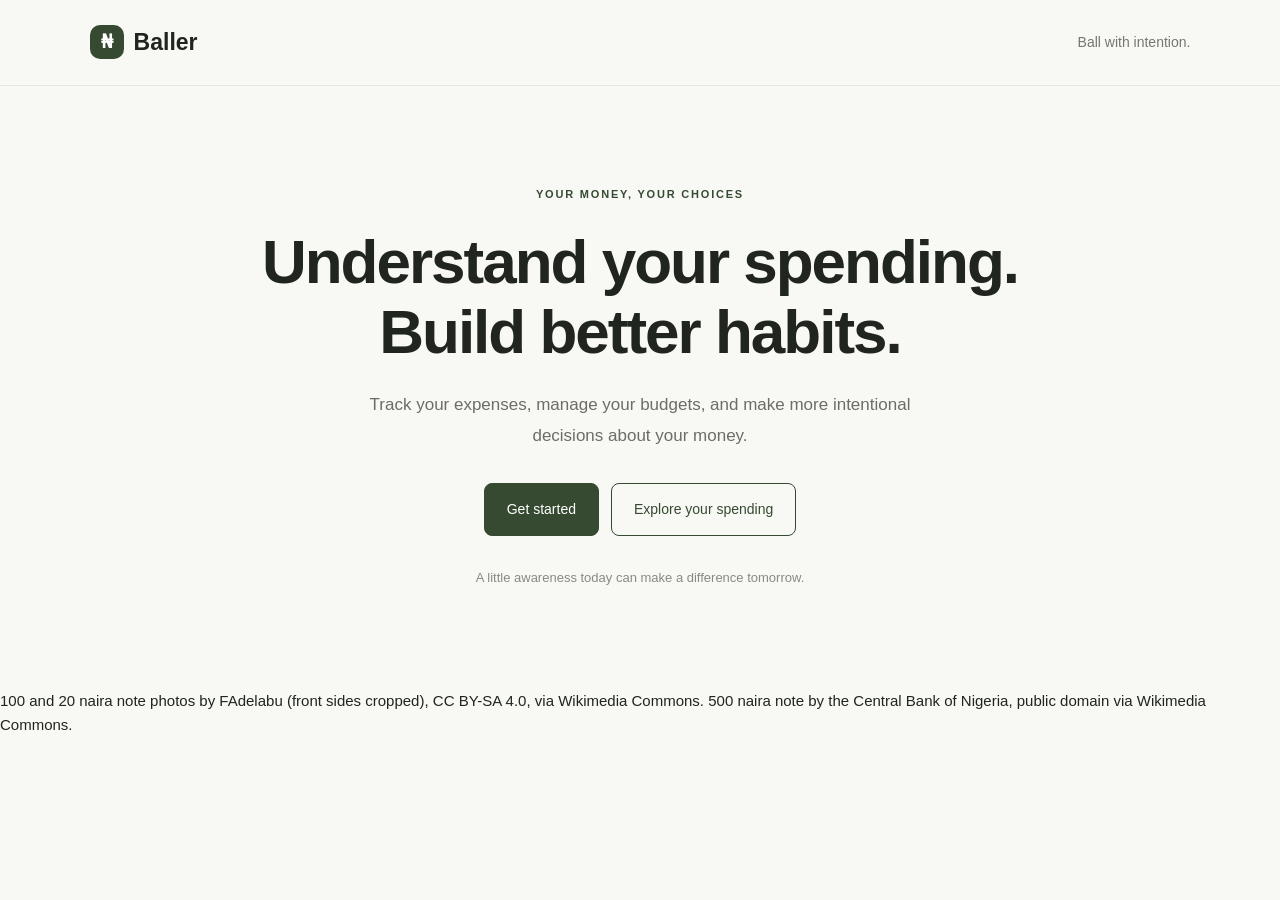
==== templates/index.html @ a27f2899 "Initial commit" ====
<!DOCTYPE html>
<html lang="en">
<head>
    <meta charset="UTF-8">
    <meta name="viewport" content="width=device-width, initial-scale=1.0">
    <title>Baller | Ball With Sense</title>
    <link rel="stylesheet" href="/static/style.css">
</head>
<body>
<div class="intro-animation" aria-hidden="true">
    <div class="intro-brand">
        <span class="brand-icon">₦</span>
        <span>Baller</span>
    </div>

    <div class="money-note note-one"><img src="https://upload.wikimedia.org/wikipedia/commons/b/ba/Azikiwe_500_Naira_note.jpg" alt=""></div>
    <div class="money-note note-two note-hundred"><img src="https://upload.wikimedia.org/wikipedia/commons/6/64/Nigerian_naira_note.jpg" alt=""></div>
    <div class="money-note note-three note-twenty"><img src="https://upload.wikimedia.org/wikipedia/commons/6/6e/Nigerian_naira_note_%2880773%29.jpg" alt=""></div>
    <div class="money-note note-four"><img src="https://upload.wikimedia.org/wikipedia/commons/b/ba/Azikiwe_500_Naira_note.jpg" alt=""></div>
    <div class="money-note note-five note-hundred"><img src="https://upload.wikimedia.org/wikipedia/commons/6/64/Nigerian_naira_note.jpg" alt=""></div>
    <div class="money-note note-six note-twenty"><img src="https://upload.wikimedia.org/wikipedia/commons/6/6e/Nigerian_naira_note_%2880773%29.jpg" alt=""></div>
    <div class="money-note note-seven"><img src="https://upload.wikimedia.org/wikipedia/commons/b/ba/Azikiwe_500_Naira_note.jpg" alt=""></div>
    <div class="money-note note-eight note-hundred"><img src="https://upload.wikimedia.org/wikipedia/commons/6/64/Nigerian_naira_note.jpg" alt=""></div>
    <div class="money-note note-nine note-twenty"><img src="https://upload.wikimedia.org/wikipedia/commons/6/6e/Nigerian_naira_note_%2880773%29.jpg" alt=""></div>
    <div class="money-note note-ten"><img src="https://upload.wikimedia.org/wikipedia/commons/b/ba/Azikiwe_500_Naira_note.jpg" alt=""></div>
    <div class="money-note note-eleven note-hundred"><img src="https://upload.wikimedia.org/wikipedia/commons/6/64/Nigerian_naira_note.jpg" alt=""></div>
    <div class="money-note note-twelve note-twenty"><img src="https://upload.wikimedia.org/wikipedia/commons/6/6e/Nigerian_naira_note_%2880773%29.jpg" alt=""></div>
</div>
    <header class="navbar">
        <a class="logo" href="/">
            <span class="brand-icon">₦</span>
            <span>Baller</span>
        </a>
        <span class="tagline">Ball with intention.</span>
    </header>

    <main class="hero">
        <p class="eyebrow">YOUR MONEY, YOUR CHOICES</p>

        <h1>Understand your spending.<br>Build better habits.</h1>

        <p class="description">
            Track your expenses, manage your budgets, and make
            more intentional decisions about your money.
        </p>

        <div class="actions">
            <a href="/register">Get started</a>
            <a href="/login" class="secondary">
                Explore your spending
            </a>
        </div>

        <p class="note">
            A little awareness today can make a difference tomorrow.
        </p>
    </main>
    <footer class="asset-credit">
        100 and 20 naira note photos by FAdelabu (front sides cropped),
        <a href="https://creativecommons.org/licenses/by-sa/4.0/" target="_blank" rel="noreferrer">CC BY-SA 4.0</a>, via
        <a href="https://commons.wikimedia.org/wiki/File:Nigerian_naira_note.jpg" target="_blank" rel="noreferrer">Wikimedia Commons</a>.
        500 naira note by the Central Bank of Nigeria, public domain via
        <a href="https://commons.wikimedia.org/wiki/File:Azikiwe_500_Naira_note.jpg" target="_blank" rel="noreferrer">Wikimedia Commons</a>.
    </footer>
</body>
</html>
---- static/style.css ----
* {
    box-sizing: border-box;
}

body {
    margin: 0;
    font-family: Arial, sans-serif;
    background: #faf9f6;
    color: #20251f;
}

.navbar {
    display: flex;
    justify-content: space-between;
    align-items: center;
    padding: 24px 7%;
    border-bottom: 1px solid #e8e6df;
}

.logo {
    color: #20251f;
    text-decoration: none;
    font-size: 23px;
    font-weight: 700;
}

.tagline {
    color: #74776f;
    font-size: 14px;
}

.hero {
    max-width: 850px;
    margin: 100px auto;
    padding: 0 24px;
    text-align: center;
}

.eyebrow {
    color: #64765a;
    font-size: 12px;
    font-weight: 700;
    letter-spacing: 2px;
}

body > .hero h1 {
    font-size: clamp(36px, 6vw, 62px);
    line-height: 1.12;
    letter-spacing: -2px;
    margin: 24px 0;
}

.description {
    max-width: 570px;
    margin: 0 auto;
    color: #6b6d66;
    font-size: 17px;
    line-height: 1.8;
}

.actions {
    display: flex;
    justify-content: center;
    gap: 12px;
    flex-wrap: wrap;
    margin-top: 32px;
}

body > .hero .actions a {
    display: inline-block;
    padding: 14px 22px;
    border: 1px solid #354a30;
    border-radius: 8px;
    background: #354a30;
    color: white;
    font-size: 14px;
    text-decoration: none;
    cursor: pointer;
}

body > .hero .actions a.secondary {
    background: transparent;
    color: #354a30;
}

.note {
    margin-top: 32px;
    color: #888a83;
    font-size: 13px;
}

@media (max-width: 480px) {
    .navbar {
        padding: 20px;
    }

    .tagline {
        font-size: 12px;
    }

    .hero {
        margin: 65px auto;
    }

    h1 {
        letter-spacing: -1px;
    }

    .actions a {
        width: 100%;
    }
}


/* =================================
   BALLER OPENING MONEY ANIMATION
================================= */

.intro-animation {
    position: fixed;
    inset: 0;
    z-index: 9999;
    display: flex;
    justify-content: center;
    align-items: center;
    overflow: hidden;
    background: #28583b;
    animation: introDisappear 0.7s ease 4.65s forwards;
}

.intro-brand {
    display: flex;
    align-items: center;
    gap: 14px;
    color: #ffffff;
    font-size: clamp(56px, 8vw, 92px);
    font-weight: 800;
    position: relative;
    z-index: 2;
    text-shadow: 0 3px 16px rgba(0, 0, 0, 0.55);
    animation: brandAppear 0.6s ease 0.35s both;
}

.intro-animation .brand-icon {
    width: 82px;
    height: 82px;
    border-radius: 18px;
    font-size: 42px;
}

.money-note {
    position: absolute;
    bottom: -22vh;
    left: var(--start);
    z-index: 1;
    width: clamp(130px, 18vw, 250px);
    aspect-ratio: 1.904;
    filter: drop-shadow(0 16px 14px rgba(9, 28, 15, 0.34));
    animation: notesFly 3.5s cubic-bezier(0.16, 0.68, 0.25, 1) var(--delay) both;
}

.money-note img {
    display: block;
    width: 100%;
    height: 100%;
    object-fit: contain;
}

.money-note.note-hundred img,
.money-note.note-twenty img {
    object-fit: cover;
    object-position: top;
}

.note-one {
    --start: 8%; --delay: 0.8s; --drift: -17vw; --spin: -240deg;
}

.note-two {
    --start: 17%; --delay: 0.92s; --drift: 13vw; --spin: 210deg;
}

.note-three {
    --start: 26%; --delay: 1.04s; --drift: -9vw; --spin: 250deg;
}

.note-four {
    --start: 35%; --delay: 1.16s; --drift: 17vw; --spin: -230deg;
}

.note-five {
    --start: 44%; --delay: 0.86s; --drift: -15vw; --spin: 220deg;
}

.note-six {
    --start: 53%; --delay: 1.28s; --drift: 11vw; --spin: -260deg;
}

.note-seven {
    --start: 62%; --delay: 0.98s; --drift: -14vw; --spin: 240deg;
}

.note-eight {
    --start: 71%; --delay: 1.38s; --drift: 16vw; --spin: -220deg;
}

.note-nine {
    --start: 80%; --delay: 1.1s; --drift: -10vw; --spin: 250deg;
}

.note-ten {
    --start: 89%; --delay: 1.22s; --drift: 14vw; --spin: -250deg;
}

.note-eleven {
    --start: 98%; --delay: 1.02s; --drift: -16vw; --spin: 230deg;
}

.note-twelve {
    --start: 107%; --delay: 1.32s; --drift: 10vw; --spin: -240deg;
}

@keyframes notesFly {
    0% {
        transform: translate(-50%, 0) rotate(0deg) scale(0.55);
        opacity: 0;
    }

    12% {
        opacity: 1;
    }

    55% {
        transform: translate(calc(var(--drift) * 0.55), -58vh) rotate(calc(var(--spin) * 0.55)) scale(1.08);
    }

    100% {
        transform: translate(var(--drift), -128vh) rotate(var(--spin)) scale(0.9);
        opacity: 0.92;
    }
}

@keyframes brandAppear {
    from {
        opacity: 0;
        transform: scale(0.7);
    }

    to {
        opacity: 1;
        transform: scale(1);
    }
}

@keyframes introDisappear {
    to {
        opacity: 0;
        visibility: hidden;
        pointer-events: none;
    }
}

body > .navbar,
body > .hero {
    animation: landingReveal 0.8s ease 5s both;
}

@keyframes landingReveal {
    from {
        opacity: 0;
    }

    to {
        opacity: 1;
    }
}

/* =================================
   BALLER FOOTBALL + MONEY LOGO
================================= */

.logo {
    display: inline-flex;
    align-items: center;
    gap: 10px;
}

.logo-icons {
    position: relative;
    display: inline-flex;
    align-items: center;
    justify-content: center;
    width: 43px;
    height: 43px;
    flex-shrink: 0;
    border-radius: 50%;
    background: #354a30;
}

.logo-ball {
    font-size: 23px;
    line-height: 1;
}

.logo-money {
    position: absolute;
    right: -5px;
    bottom: -3px;
    width: 22px;
    height: 22px;
    display: flex;
    justify-content: center;
    align-items: center;
    border: 2px solid #faf9f6;
    border-radius: 50%;
    background: #dce8c9;
    color: #354a30;
    font-size: 13px;
    font-weight: 800;
}

/* Smaller screens */

@media (max-width: 480px) {
    .money-note {
        width: clamp(100px, 31vw, 145px);
    }

    .logo-icons {
        width: 38px;
        height: 38px;
    }

    .intro-animation .brand-icon {
        width: 62px;
        height: 62px;
        border-radius: 15px;
        font-size: 32px;
    }

    .asset-credit {
        padding: 0 18px 18px;
        font-size: 10px;
    }
}

/* Respect reduced-motion preferences */

@media (prefers-reduced-motion: reduce) {
    .intro-animation {
        animation-duration: 0.01ms;
        animation-delay: 0ms;
    }

    .money-note {
        animation-duration: 0.01ms;
        animation-delay: 0ms;
    }

    body > .navbar,
    body > .hero {
        animation-delay: 0ms;
        animation-duration: 0.01ms;
    }
}



/* ========================================
   1. GLOBAL STYLES
======================================== */

:root {
    --background: #f8f8f5;
    --surface: #ffffff;
    --text: #20251f;
    --muted: #777c73;
    --primary: #354a30;
    --primary-light: #e9eee5;
    --border: #e7e8e1;
    --amber: #d69a24;
    --red: #c53d3d;
    --radius: 14px;
    --shadow: 0 5px 22px rgba(30, 40, 25, 0.04);
}

* {
    box-sizing: border-box;
}

body {
    margin: 0;
    background: var(--background);
    color: var(--text);
    font-family: Arial, Helvetica, sans-serif;
    font-size: 15px;
    line-height: 1.6;
}

a {
    color: inherit;
    text-decoration: none;
}

button,
input,
select {
    font: inherit;
}

button,
a,
input,
select {
    -webkit-tap-highlight-color: transparent;
}

button {
    cursor: pointer;
}

h1,
h2,
h3,
p {
    margin-top: 0;
}

h1 {
    font-size: clamp(28px, 4vw, 38px);
    line-height: 1.2;
    letter-spacing: -1.1px;
    margin-bottom: 10px;
}

h2 {
    font-size: 19px;
    line-height: 1.4;
    margin-bottom: 5px;
}

h3 {
    font-size: 15px;
    margin-bottom: 5px;
}

[hidden] {
    display: none !important;
}

.muted {
    color: var(--muted);
    margin-bottom: 0;
}

.eyebrow {
    color: var(--primary);
    font-size: 11px;
    font-weight: 700;
    letter-spacing: 1.8px;
    margin-bottom: 10px;
}

.optional,
small {
    color: var(--muted);
    font-size: 12px;
}

/* ========================================
   2. NAVIGATION
======================================== */

.topbar {
    min-height: 76px;
    display: flex;
    align-items: center;
    justify-content: space-between;
    gap: 24px;
    padding: 16px 6%;
    background: var(--surface);
    border-bottom: 1px solid var(--border);
}

.brand,
.auth-brand {
    display: inline-flex;
    align-items: center;
    gap: 10px;
    font-size: 21px;
    font-weight: 700;
    white-space: nowrap;
}

.brand-icon {
    display: inline-flex;
    align-items: center;
    justify-content: center;
    width: 34px;
    height: 34px;
    border-radius: 10px;
    background: var(--primary);
    color: white;
    font-size: 19px;
}

.main-nav {
    display: flex;
    align-items: center;
    justify-content: center;
    gap: 8px;
}

.main-nav a {
    padding: 9px 13px;
    border-radius: 8px;
    color: var(--muted);
    font-size: 13px;
    transition: background 0.2s, color 0.2s;
}

.main-nav a:hover,
.main-nav a.active {
    background: var(--primary-light);
    color: var(--primary);
}

.nav-add {
    display: inline-flex;
    align-items: center;
    justify-content: center;
    padding: 11px 16px;
    border-radius: 9px;
    background: var(--primary);
    color: white;
    font-size: 13px;
    font-weight: 600;
    white-space: nowrap;
}

.nav-add:hover,
.btn-primary:hover {
    background: #263824;
}

/* ========================================
   3. MAIN LAYOUT
======================================== */

.page-container {
    width: min(1180px, 90%);
    min-height: 75vh;
    margin: 0 auto;
    padding: 44px 0 60px;
}

.page-heading {
    display: flex;
    align-items: center;
    justify-content: space-between;
    gap: 20px;
    margin-bottom: 30px;
}

.page-heading .muted {
    font-size: 14px;
}

.back-link,
.cancel-link,
.reset-link {
    color: var(--muted);
    font-size: 13px;
}

.text-link {
    color: var(--primary);
    font-size: 13px;
    font-weight: 700;
}

.text-link:hover,
.auth-switch a:hover {
    text-decoration: underline;
}

/* ========================================
   4. BUTTONS
======================================== */

.btn {
    display: inline-flex;
    justify-content: center;
    align-items: center;
    gap: 8px;
    min-height: 43px;
    padding: 11px 17px;
    border: 1px solid transparent;
    border-radius: 9px;
    font-size: 13px;
    font-weight: 600;
    text-align: center;
    transition: background 0.2s, border-color 0.2s;
}

.btn-primary {
    background: var(--primary);
    color: white;
}

.btn-secondary {
    background: white;
    color: var(--primary);
    border-color: var(--border);
}

.btn-secondary:hover {
    background: var(--primary-light);
}

.btn-full {
    width: 100%;
}

/* ========================================
   5. CARDS AND DASHBOARD
======================================== */

.summary-grid {
    display: grid;
    grid-template-columns: repeat(4, minmax(0, 1fr));
    gap: 18px;
    margin-bottom: 24px;
}

.summary-card,
.panel {
    background: var(--surface);
    border: 1px solid var(--border);
    border-radius: var(--radius);
    box-shadow: var(--shadow);
}

.summary-card {
    padding: 22px;
    min-width: 0;
}

.card-label {
    color: var(--muted);
    font-size: 13px;
    margin-bottom: 13px;
}

.summary-card h2 {
    font-size: clamp(20px, 2.4vw, 28px);
    letter-spacing: -0.7px;
    overflow-wrap: anywhere;
    margin-bottom: 10px;
}

.card-foot {
    color: var(--muted);
    font-size: 12px;
    margin-bottom: 0;
}

.featured-card {
    background: var(--primary);
    border-color: var(--primary);
    color: white;
}

.featured-card .card-label,
.featured-card .card-foot {
    color: #dce5d8;
}

.dashboard-grid {
    display: grid;
    grid-template-columns: repeat(2, minmax(0, 1fr));
    gap: 22px;
    margin-bottom: 24px;
}

.panel {
    padding: 26px;
    margin-bottom: 24px;
    min-width: 0;
}

.dashboard-grid .panel {
    margin-bottom: 0;
}

.panel-heading {
    display: flex;
    align-items: flex-start;
    justify-content: space-between;
    gap: 15px;
    margin-bottom: 24px;
}

.panel-heading .muted {
    font-size: 13px;
}

.period-label {
    padding: 6px 10px;
    border-radius: 7px;
    background: #f3f3ef;
    color: var(--muted);
    font-size: 11px;
    white-space: nowrap;
}

.chart-placeholder {
    display: flex;
    align-items: center;
    justify-content: center;
    min-height: 230px;
}

.donut-illustration {
    width: 180px;
    height: 180px;
    border-radius: 50%;
    display: grid;
    place-items: center;
    background: conic-gradient(
        #354a30 0deg 90deg,
        #a9b99e 90deg 180deg,
        #d6dfcf 180deg 270deg,
        #e9e9e3 270deg 360deg
    );
    position: relative;
}

.donut-illustration::before {
    content: "";
    position: absolute;
    width: 118px;
    height: 118px;
    border-radius: 50%;
    background: white;
}

.donut-illustration > div {
    z-index: 1;
    display: flex;
    flex-direction: column;
    align-items: center;
}

.donut-illustration strong {
    font-size: 23px;
}

.donut-illustration span {
    color: var(--muted);
    font-size: 11px;
}

.empty-hint {
    text-align: center;
    color: var(--muted);
    font-size: 12px;
}

.budget-overview {
    margin-bottom: 26px;
}

.budget-numbers {
    display: flex;
    align-items: center;
    justify-content: space-between;
    gap: 12px;
    margin-bottom: 12px;
    font-size: 13px;
}

.budget-numbers span {
    color: var(--muted);
}

.progress-track {
    height: 8px;
    width: 100%;
    background: #eceee8;
    border-radius: 100px;
    overflow: hidden;
    margin: 12px 0;
}

.progress-fill {
    height: 100%;
    background: #6b8a5c;
    border-radius: inherit;
    transition: width 0.3s;
}

.progress-fill.warning {
    background: var(--amber);
}

.progress-fill.danger {
    background: var(--red);
}

.insight-box {
    display: flex;
    align-items: flex-start;
    gap: 13px;
    padding: 17px;
    background: #f5f6f0;
    border-radius: 11px;
}

.insight-icon {
    color: var(--primary);
    font-size: 23px;
}

.insight-box p {
    margin: 0;
    color: var(--muted);
    font-size: 12px;
}

.recent-panel {
    margin-top: 24px;
}

/* ========================================
   6. FORMS AND INPUTS
======================================== */

.form-stack {
    display: flex;
    flex-direction: column;
    gap: 21px;
}

.form-group {
    display: flex;
    flex-direction: column;
    gap: 8px;
    min-width: 0;
}

.form-group label {
    color: #363b33;
    font-size: 13px;
    font-weight: 600;
}

.form-group input,
.form-group select {
    width: 100%;
    min-height: 47px;
    padding: 12px 14px;
    border: 1px solid #dfe1d9;
    border-radius: 9px;
    background: white;
    color: var(--text);
    outline: none;
    transition: border-color 0.2s, box-shadow 0.2s;
}

.form-group input::placeholder {
    color: #a0a39a;
}

.form-group input:focus,
.form-group select:focus {
    border-color: #647a5b;
    box-shadow: 0 0 0 3px rgba(53, 74, 48, 0.1);
}

.form-group input[type="radio"] {
    width: 17px;
    min-height: 17px;
    padding: 0;
    accent-color: var(--primary);
}

.form-group small {
    font-weight: 400;
}

.form-page {
    max-width: 760px;
    margin: 0 auto;
}

.expense-form-panel {
    max-width: 650px;
    margin: 0 auto;
}

.amount-input {
    display: flex;
    align-items: center;
    border: 1px solid #dfe1d9;
    border-radius: 10px;
    background: white;
    padding-left: 16px;
}

.amount-input > span {
    color: var(--primary);
    font-size: 23px;
    font-weight: 700;
}

.amount-input input {
    border: 0;
    box-shadow: none !important;
    font-size: 26px;
    font-weight: 600;
    min-height: 62px;
}

.choice-grid {
    display: grid;
    grid-template-columns: repeat(2, minmax(0, 1fr));
    gap: 13px;
}

.choice-card {
    display: flex;
    align-items: center;
    gap: 12px;
    padding: 17px;
    border: 1px solid var(--border);
    border-radius: 11px;
    background: white;
    cursor: pointer;
}

.choice-card:has(input:checked) {
    border-color: var(--primary);
    background: #f3f6f0;
}

.choice-card input {
    width: 16px;
    min-height: 16px;
    accent-color: var(--primary);
}

.choice-card span:last-child {
    display: flex;
    flex-direction: column;
}

.choice-card strong {
    font-size: 13px;
}

.choice-card small {
    font-size: 11px;
}

.choice-icon {
    color: var(--primary);
    font-size: 20px;
}

.cancel-link {
    display: block;
    text-align: center;
    padding: 5px;
}

/* ========================================
   7. AUTHENTICATION PAGES
======================================== */

.auth-page {
    min-height: 100vh;
    display: grid;
    place-items: center;
    padding: 35px 18px;
    background:
        radial-gradient(ellipse at top, #edf0e7 0%, transparent 60%),
        var(--background);
}

.auth-wrapper {
    width: 100%;
    max-width: 465px;
    margin: auto;
}

.auth-card {
    padding: 38px;
    border: 1px solid var(--border);
    border-radius: 18px;
    background: white;
    box-shadow: 0 12px 45px rgba(30, 40, 25, 0.06);
}

.auth-brand {
    margin-bottom: 35px;
}

.auth-card h1 {
    font-size: 31px;
}

.auth-card > .muted {
    font-size: 13px;
    margin-bottom: 28px;
}

.form-error {
    background: rgba(200, 60, 60, 0.08);
    border: 1px solid rgba(200, 60, 60, 0.3);
    color: #a83232;
    font-size: 13px;
    padding: 10px 14px;
    border-radius: 10px;
    margin-bottom: 18px;
}

.auth-switch {
    text-align: center;
    font-size: 13px;
    margin: 25px 0 0;
}

.auth-switch a {
    color: var(--primary);
    font-weight: 700;
}

.privacy-note {
    padding-top: 18px;
    margin: 22px 0 0;
    border-top: 1px solid var(--border);
    color: var(--muted);
    font-size: 11px;
    text-align: center;
}

/* ========================================
   8. TRANSACTIONS AND FILTERS
======================================== */

.filter-form {
    display: grid;
    grid-template-columns: repeat(2, minmax(0, 1fr));
    gap: 18px;
    align-items: end;
}

.search-field {
    grid-column: 1 / -1;
}

.filter-form .btn {
    width: 100%;
}

.reset-link {
    padding: 10px;
    text-align: center;
}

.transaction-panel {
    overflow: hidden;
}

.table-scroll {
    width: 100%;
    overflow-x: auto;
}

.transaction-table {
    width: 100%;
    border-collapse: collapse;
    text-align: left;
    white-space: nowrap;
}

.transaction-table th {
    padding: 14px 12px;
    background: #f8f8f5;
    color: var(--muted);
    font-size: 11px;
    font-weight: 600;
}

.transaction-table td {
    padding: 15px 12px;
    border-bottom: 1px solid var(--border);
    font-size: 13px;
}

.amount-cell {
    text-align: right;
}

.table-empty {
    padding: 35px 10px;
    text-align: center;
    white-space: normal;
}

.table-empty p,
.empty-state p {
    color: var(--muted);
    font-size: 13px;
}

.table-empty .text-link {
    display: inline-block;
    margin-top: 8px;
}

.empty-state {
    padding: 35px 12px;
    text-align: center;
}

.empty-icon {
    display: grid;
    place-items: center;
    width: 52px;
    height: 52px;
    margin: 0 auto 16px;
    border-radius: 15px;
    background: var(--primary-light);
    color: var(--primary);
    font-size: 23px;
    font-weight: 700;
}

/* ========================================
   9. BUDGETS
======================================== */

.budget-form-panel {
    max-width: 760px;
}

.icon-button {
    width: 34px;
    height: 34px;
    border: 1px solid var(--border);
    border-radius: 8px;
    background: white;
    color: var(--muted);
    font-size: 22px;
}

.status-pill {
    display: inline-block;
    padding: 5px 10px;
    border-radius: 100px;
    background: #f1f1ed;
    color: var(--muted);
    font-size: 11px;
}

.status-pill.warning {
    background: #fff2d7;
    color: #8a5a00;
}

.status-pill.danger {
    background: #fde8e8;
    color: #a62828;
}

/* ========================================
   10. FOOTER
======================================== */

.site-footer {
    padding: 25px 5%;
    border-top: 1px solid var(--border);
    color: var(--muted);
    text-align: center;
    font-size: 12px;
}

.site-footer p {
    margin: 0;
}

/* ========================================
   11. RESPONSIVE DESIGN
======================================== */

@media (max-width: 1000px) {
    .topbar {
        padding: 15px 5%;
        gap: 12px;
    }

    .main-nav {
        gap: 2px;
    }

    .main-nav a {
        padding: 9px;
    }

    .summary-grid {
        grid-template-columns: repeat(2, minmax(0, 1fr));
    }

    .dashboard-grid {
        gap: 16px;
    }
}

@media (max-width: 700px) {
    .topbar {
        display: grid;
        grid-template-columns: 1fr auto;
        gap: 14px;
        padding: 15px 5%;
    }

    .brand {
        font-size: 19px;
    }

    .main-nav {
        grid-column: 1 / -1;
        grid-row: 2;
        justify-content: space-between;
        width: 100%;
        border-top: 1px solid var(--border);
        padding-top: 10px;
    }

    .main-nav a {
        font-size: 12px;
        padding: 8px 10px;
    }

    .nav-add {
        grid-column: 2;
        grid-row: 1;
        padding: 10px 12px;
        font-size: 12px;
    }

    .page-container {
        width: 92%;
        padding-top: 30px;
    }

    .page-heading {
        align-items: flex-start;
        flex-direction: column;
        gap: 15px;
    }

    .summary-grid {
        gap: 12px;
    }

    .summary-card {
        padding: 17px;
    }

    .summary-card h2 {
        font-size: 22px;
    }

    .dashboard-grid {
        grid-template-columns: 1fr;
    }

    .panel {
        padding: 20px;
        margin-bottom: 18px;
    }

    .filter-form {
        grid-template-columns: 1fr;
    }

    .search-field {
        grid-column: auto;
    }

    .choice-grid {
        grid-template-columns: 1fr;
    }

    .auth-card {
        padding: 28px 22px;
    }

    .auth-card h1 {
        font-size: 28px;
    }

    .budget-numbers {
        align-items: flex-start;
    }
}

@media (max-width: 380px) {
    .summary-grid {
        grid-template-columns: 1fr;
    }

    .main-nav a {
        padding: 7px 5px;
        font-size: 11px;
    }

    .nav-add {
        font-size: 11px;
        padding: 9px;
    }

    .brand {
        font-size: 17px;
    }

    .brand-icon {
        width: 30px;
        height: 30px;
    }
}
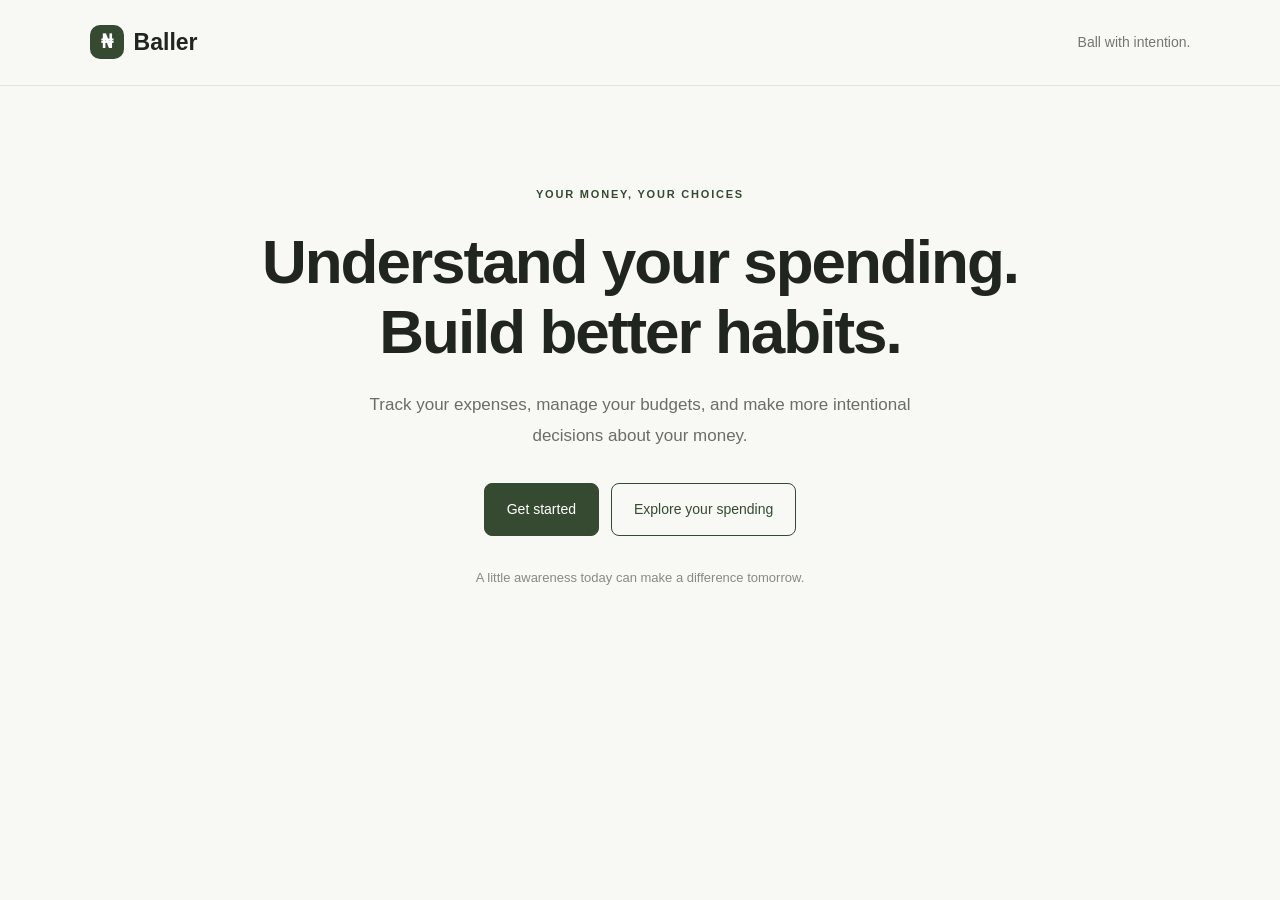
==== commit bab7109a: "footer reference removed and minus in naira placement in corrected" ====
--- a/templates/index.html
+++ b/templates/index.html
@@ -13,18 +13,18 @@
         <span>Baller</span>
     </div>
 
-    <div class="money-note note-one"><img src="https://upload.wikimedia.org/wikipedia/commons/b/ba/Azikiwe_500_Naira_note.jpg" alt=""></div>
-    <div class="money-note note-two note-hundred"><img src="https://upload.wikimedia.org/wikipedia/commons/6/64/Nigerian_naira_note.jpg" alt=""></div>
-    <div class="money-note note-three note-twenty"><img src="https://upload.wikimedia.org/wikipedia/commons/6/6e/Nigerian_naira_note_%2880773%29.jpg" alt=""></div>
-    <div class="money-note note-four"><img src="https://upload.wikimedia.org/wikipedia/commons/b/ba/Azikiwe_500_Naira_note.jpg" alt=""></div>
-    <div class="money-note note-five note-hundred"><img src="https://upload.wikimedia.org/wikipedia/commons/6/64/Nigerian_naira_note.jpg" alt=""></div>
-    <div class="money-note note-six note-twenty"><img src="https://upload.wikimedia.org/wikipedia/commons/6/6e/Nigerian_naira_note_%2880773%29.jpg" alt=""></div>
-    <div class="money-note note-seven"><img src="https://upload.wikimedia.org/wikipedia/commons/b/ba/Azikiwe_500_Naira_note.jpg" alt=""></div>
-    <div class="money-note note-eight note-hundred"><img src="https://upload.wikimedia.org/wikipedia/commons/6/64/Nigerian_naira_note.jpg" alt=""></div>
-    <div class="money-note note-nine note-twenty"><img src="https://upload.wikimedia.org/wikipedia/commons/6/6e/Nigerian_naira_note_%2880773%29.jpg" alt=""></div>
-    <div class="money-note note-ten"><img src="https://upload.wikimedia.org/wikipedia/commons/b/ba/Azikiwe_500_Naira_note.jpg" alt=""></div>
-    <div class="money-note note-eleven note-hundred"><img src="https://upload.wikimedia.org/wikipedia/commons/6/64/Nigerian_naira_note.jpg" alt=""></div>
-    <div class="money-note note-twelve note-twenty"><img src="https://upload.wikimedia.org/wikipedia/commons/6/6e/Nigerian_naira_note_%2880773%29.jpg" alt=""></div>
+    <div class="money-note note-one"><img src="https://upload.wikimedia.org/wikipedia/commons/b/ba/Azikiwe_500_Naira_note.jpg" alt="500 naira note by the Central Bank of Nigeria, public domain, via Wikimedia Commons"></div>
+    <div class="money-note note-two note-hundred"><img src="https://upload.wikimedia.org/wikipedia/commons/6/64/Nigerian_naira_note.jpg" alt="100 naira note photo by FAdelabu (front side cropped), CC BY-SA 4.0, via Wikimedia Commons"></div>
+    <div class="money-note note-three note-twenty"><img src="https://upload.wikimedia.org/wikipedia/commons/6/6e/Nigerian_naira_note_%2880773%29.jpg" alt="20 naira note photo by FAdelabu (front side cropped), CC BY-SA 4.0, via Wikimedia Commons"></div>
+    <div class="money-note note-four"><img src="https://upload.wikimedia.org/wikipedia/commons/b/ba/Azikiwe_500_Naira_note.jpg" alt="500 naira note by the Central Bank of Nigeria, public domain, via Wikimedia Commons"></div>
+    <div class="money-note note-five note-hundred"><img src="https://upload.wikimedia.org/wikipedia/commons/6/64/Nigerian_naira_note.jpg" alt="100 naira note photo by FAdelabu (front side cropped), CC BY-SA 4.0, via Wikimedia Commons"></div>
+    <div class="money-note note-six note-twenty"><img src="https://upload.wikimedia.org/wikipedia/commons/6/6e/Nigerian_naira_note_%2880773%29.jpg" alt="20 naira note photo by FAdelabu (front side cropped), CC BY-SA 4.0, via Wikimedia Commons"></div>
+    <div class="money-note note-seven"><img src="https://upload.wikimedia.org/wikipedia/commons/b/ba/Azikiwe_500_Naira_note.jpg" alt="500 naira note by the Central Bank of Nigeria, public domain, via Wikimedia Commons"></div>
+    <div class="money-note note-eight note-hundred"><img src="https://upload.wikimedia.org/wikipedia/commons/6/64/Nigerian_naira_note.jpg" alt="100 naira note photo by FAdelabu (front side cropped), CC BY-SA 4.0, via Wikimedia Commons"></div>
+    <div class="money-note note-nine note-twenty"><img src="https://upload.wikimedia.org/wikipedia/commons/6/6e/Nigerian_naira_note_%2880773%29.jpg" alt="20 naira note photo by FAdelabu (front side cropped), CC BY-SA 4.0, via Wikimedia Commons"></div>
+    <div class="money-note note-ten"><img src="https://upload.wikimedia.org/wikipedia/commons/b/ba/Azikiwe_500_Naira_note.jpg" alt="500 naira note by the Central Bank of Nigeria, public domain, via Wikimedia Commons"></div>
+    <div class="money-note note-eleven note-hundred"><img src="https://upload.wikimedia.org/wikipedia/commons/6/64/Nigerian_naira_note.jpg" alt="100 naira note photo by FAdelabu (front side cropped), CC BY-SA 4.0, via Wikimedia Commons"></div>
+    <div class="money-note note-twelve note-twenty"><img src="https://upload.wikimedia.org/wikipedia/commons/6/6e/Nigerian_naira_note_%2880773%29.jpg" alt="20 naira note photo by FAdelabu (front side cropped), CC BY-SA 4.0, via Wikimedia Commons"></div>
 </div>
     <header class="navbar">
         <a class="logo" href="/">
@@ -55,12 +55,5 @@
             A little awareness today can make a difference tomorrow.
         </p>
     </main>
-    <footer class="asset-credit">
-        100 and 20 naira note photos by FAdelabu (front sides cropped),
-        <a href="https://creativecommons.org/licenses/by-sa/4.0/" target="_blank" rel="noreferrer">CC BY-SA 4.0</a>, via
-        <a href="https://commons.wikimedia.org/wiki/File:Nigerian_naira_note.jpg" target="_blank" rel="noreferrer">Wikimedia Commons</a>.
-        500 naira note by the Central Bank of Nigeria, public domain via
-        <a href="https://commons.wikimedia.org/wiki/File:Azikiwe_500_Naira_note.jpg" target="_blank" rel="noreferrer">Wikimedia Commons</a>.
-    </footer>
 </body>
 </html>
--- a/static/style.css
+++ b/static/style.css
@@ -727,13 +727,37 @@
     border-radius: 50%;
     display: grid;
     place-items: center;
-    background: conic-gradient(
-        #354a30 0deg 90deg,
-        #a9b99e 90deg 180deg,
-        #d6dfcf 180deg 270deg,
-        #e9e9e3 270deg 360deg
-    );
     position: relative;
+    background: conic-gradient(#e9e9e3 0% 100%);
+}
+
+.donut-illustration {
+    cursor: pointer;
+    transition: transform 0.15s ease;
+}
+
+.donut-illustration:hover,
+.donut-illustration:focus-visible {
+    transform: scale(1.03);
+}
+
+.donut-date {
+    display: flex;
+    align-items: center;
+    justify-content: center;
+    gap: 10px;
+    margin-bottom: 16px;
+    font-size: 13px;
+}
+
+.donut-date[hidden] {
+    display: none;
+}
+
+.donut-date button {
+    background: none;
+    border: 0;
+    cursor: pointer;
 }
 
 .donut-illustration::before {
@@ -760,6 +784,44 @@
     color: var(--muted);
     font-size: 11px;
 }
+
+.chart-legend {
+    display: grid;
+    grid-template-columns: repeat(2, minmax(0, 1fr));
+    gap: 10px 16px;
+    margin: 0;
+    padding: 0;
+    list-style: none;
+}
+
+.chart-legend li {
+    display: flex;
+    align-items: center;
+    gap: 7px;
+    min-width: 0;
+    font-size: 12px;
+}
+
+.chart-legend li strong {
+    margin-left: auto;
+    white-space: nowrap;
+}
+
+.legend-swatch {
+    width: 9px;
+    height: 9px;
+    flex: 0 0 9px;
+    border-radius: 50%;
+}
+
+.legend-swatch-food { background-color: #354a30; }
+.legend-swatch-shopping { background-color: #a9b99e; }
+.legend-swatch-transport { background-color: #d6dfcf; }
+.legend-swatch-entertainment { background-color: #c18a43; }
+.legend-swatch-bills { background-color: #6f8497; }
+.legend-swatch-subscriptions { background-color: #a783a7; }
+.legend-swatch-health { background-color: #cc7f72; }
+.legend-swatch-other { background-color: #8e9186; }
 
 .empty-hint {
     text-align: center;
